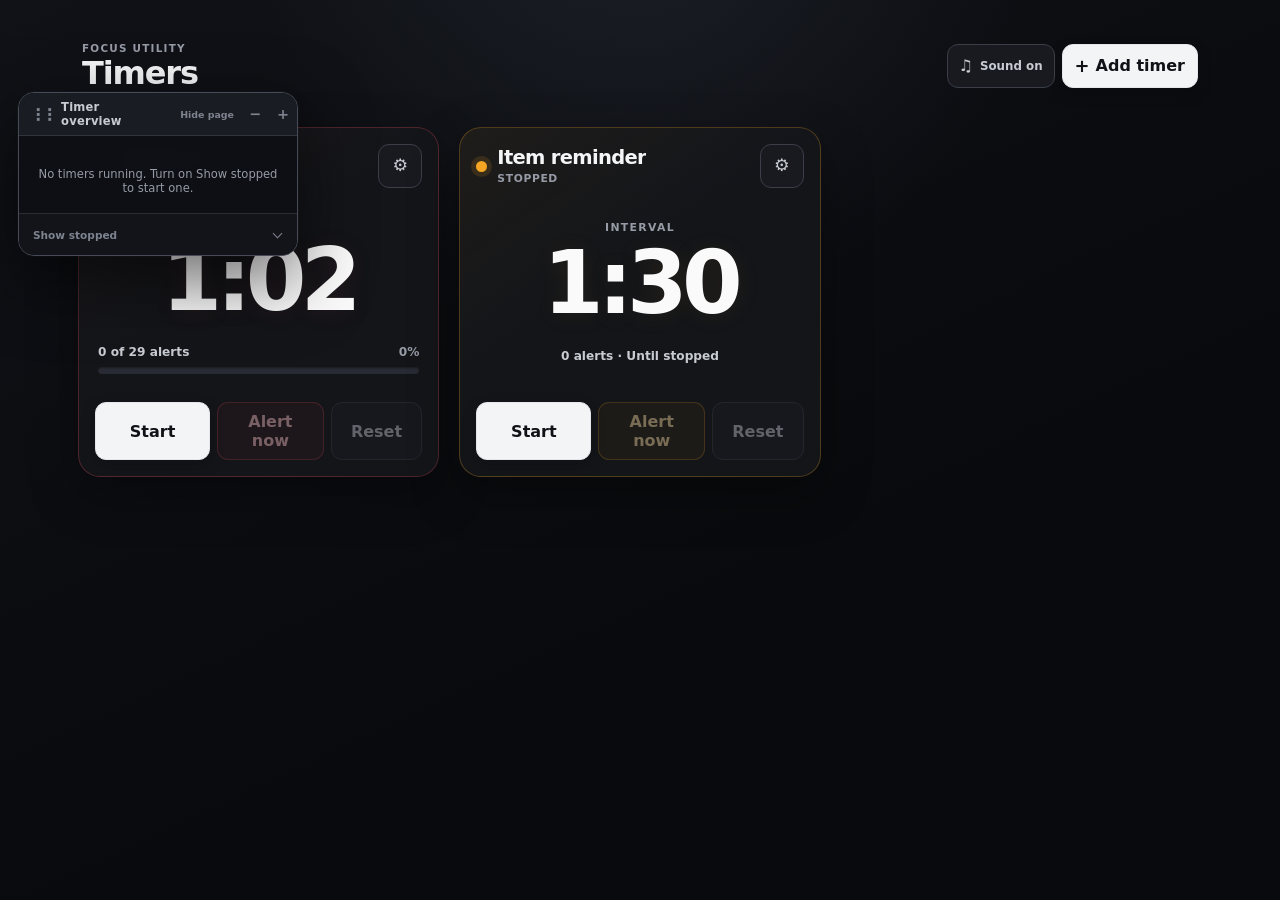
==== index.html @ 19465bf9 "Added focus mode that dims the page and hides the content, fixed page resizing timer overview placem" ====
<!doctype html>
<html lang="en">
  <head>
    <meta charset="utf-8">
    <meta name="viewport" content="width=device-width, initial-scale=1">
    <meta name="theme-color" content="#090a0d">
    <meta
      name="description"
      content="A reliable, distraction-free dashboard for independent interval timers."
    >
    <title>Interval Timers</title>
    <link rel="stylesheet" href="css/styles.css">
    <script defer src="js/storage.js"></script>
    <script defer src="js/timer.js"></script>
    <script defer src="js/audio.js"></script>
    <script defer src="js/app.js"></script>
  </head>
  <body>
    <div class="app-shell">
      <div class="app-sticky">
        <header class="app-header">
          <div class="brand">
            <p class="eyebrow">Focus utility</p>
            <h1>Timers</h1>
          </div>

          <div class="header-actions">
            <details id="globalSoundControl" class="sound-menu">
              <summary class="header-button">
                <span class="header-button__icon" aria-hidden="true">&#9835;</span>
                <span id="soundEnabledLabel">Sound on</span>
              </summary>

              <div class="sound-menu__panel">
                <div class="sound-menu__heading">
                  <div>
                    <h2>Sound</h2>
                    <p>Applies to every timer.</p>
                  </div>
                  <label class="switch-control">
                    <span class="visually-hidden">Sound enabled</span>
                    <input id="soundEnabledInput" type="checkbox">
                    <span class="switch" aria-hidden="true"></span>
                    <span id="soundSwitchLabel">On</span>
                  </label>
                </div>

                <label class="field field--range" for="volumeInput">
                  <span>Volume</span>
                  <span class="range-control">
                    <input id="volumeInput" type="range" min="0" max="100" step="1">
                    <output id="volumeValue" for="volumeInput">100%</output>
                  </span>
                </label>

                <button id="restoreDefaultsButton" class="button button--quiet" type="button">
                  Restore defaults
                </button>
                <p
                  id="globalFeedback"
                  class="control-feedback"
                  role="status"
                  aria-live="polite"
                  aria-atomic="true"
                ></p>
              </div>
            </details>

            <button id="addTimerButton" class="button button--primary add-timer-button" type="button">
              <span aria-hidden="true">+</span>
              <span>Add timer</span>
            </button>
          </div>
        </header>
      </div>

      <main class="timer-workspace">
        <ul id="timerStack" class="timer-stack" aria-label="Independent timers"></ul>

        <section id="timersEmpty" class="timers-empty" aria-labelledby="timersEmptyTitle" hidden>
          <span class="timers-empty__icon" aria-hidden="true">+</span>
          <h2 id="timersEmptyTitle">No timers yet</h2>
          <p>Add a timer, give it a color, and run it independently.</p>
        </section>

      </main>
    </div>

    <aside id="timerHud" class="timer-hud" aria-label="Floating timer overview">
      <header class="timer-hud__dragbar">
        <div
          id="hudDragHandle"
          class="timer-hud__drag-target"
          role="button"
          tabindex="0"
          aria-label="Move timer overview"
        >
          <span class="timer-hud__grip" aria-hidden="true">&#8942;&#8942;</span>
          <span>Timer overview</span>
        </div>
        <div class="timer-hud__size-controls" role="group" aria-label="Overview size">
          <button
            id="hudFocusMode"
            class="timer-hud__focus-mode"
            type="button"
            aria-pressed="false"
          >
            Hide page
          </button>
          <button id="hudSizeDown" class="timer-hud__size-step" type="button" aria-label="Make overview smaller">
            &minus;
          </button>
          <button id="hudSizeUp" class="timer-hud__size-step" type="button" aria-label="Make overview larger">
            +
          </button>
        </div>
      </header>

      <section id="alertTray" class="hud-alert" data-color="red" hidden>
        <button
          id="hudAlertDismiss"
          class="hud-alert__dismiss"
          type="button"
          aria-label="Dismiss timer alert"
        >
          &times;
        </button>
        <p id="hudAlertKicker" class="hud-alert__kicker">Timer alert</p>
        <h2 id="hudAlertTitle" class="hud-alert__title">Timer ready</h2>
        <p id="alertTrayMessage" class="hud-alert__message" hidden></p>
        <button id="hudAlertReset" class="button button--hud" type="button" hidden>
          Reset timer
        </button>
      </section>

      <ul id="hudTimerList" class="timer-hud__list" aria-label="Timer countdown summary"></ul>
      <p id="hudEmpty" class="timer-hud__empty" hidden>No timers running.</p>
      <button
        id="hudShowStopped"
        class="timer-hud__stopped-toggle"
        type="button"
        aria-expanded="false"
      >
        <span id="hudStoppedLabel">Show stopped</span>
        <span class="timer-hud__chevron" aria-hidden="true"></span>
      </button>
    </aside>

    <template id="timerCardTemplate">
      <li
        class="timer-card-item"
        data-role="card"
        data-state="idle"
        data-color="red"
        data-alerting="false"
      >
        <article class="timer-card" data-role="shell">
          <header class="timer-card__header">
            <div class="timer-identity">
              <span class="timer-color-dot" data-role="color-dot" aria-hidden="true"></span>
              <div class="timer-identity__text">
                <h2 data-role="title">Timer</h2>
                <span class="timer-state" data-role="state">Stopped</span>
              </div>
            </div>

            <div class="timer-card__header-actions">
              <button
                class="icon-button"
                data-role="settings-toggle"
                type="button"
                aria-expanded="false"
              >
                <span aria-hidden="true">&#9881;</span>
                <span class="visually-hidden">Open timer settings</span>
              </button>
            </div>
          </header>

          <div class="timer-card__display">
            <p class="timer-label" data-role="countdown-label">Next alert in</p>
            <div class="countdown" data-role="countdown" role="timer" aria-live="off">1:02</div>

            <div class="progress-summary">
              <span data-role="progress-text">0 of 29 alerts</span>
              <span data-role="progress-percent">0%</span>
            </div>
            <div
              class="progress-track"
              data-role="progress-track"
              role="progressbar"
              aria-valuemin="0"
              aria-valuemax="29"
              aria-valuenow="0"
            >
              <div class="progress-fill" data-role="progress-fill"></div>
            </div>

            <p class="timer-status" data-role="status" hidden></p>
          </div>

          <div class="timer-actions">
            <button class="button button--primary" data-role="start" type="button">Start</button>
            <button class="button button--accent" data-role="alert-now" type="button" disabled>
              Alert now
            </button>
            <button class="button button--quiet" data-role="reset" type="button">Reset</button>
          </div>

          <dialog class="timer-settings" data-role="settings-panel">
            <div class="timer-settings__heading">
              <div>
                <p class="eyebrow">Timer preferences</p>
                <h3>Settings</h3>
              </div>
              <div class="timer-settings__heading-actions">
                <p>Changes save automatically.</p>
                <button
                  class="icon-button"
                  data-role="settings-close"
                  type="button"
                  aria-label="Close timer settings"
                >
                  &times;
                </button>
              </div>
            </div>

            <div class="settings-grid">
              <label class="field field--wide">
                <span>Name</span>
                <input data-role="name" type="text" maxlength="60" autocomplete="off">
              </label>

              <fieldset class="field duration-field">
                <legend>Interval</legend>
                <div class="duration-inputs">
                  <label class="duration-part">
                    <span class="visually-hidden">Interval minutes</span>
                    <span class="input-with-unit">
                      <input
                        data-role="minutes"
                        type="text"
                        inputmode="numeric"
                        pattern="[0-9]*"
                        role="spinbutton"
                        aria-valuemin="0"
                        aria-valuemax="1440"
                      >
                      <span aria-hidden="true">min</span>
                    </span>
                  </label>
                  <label class="duration-part">
                    <span class="visually-hidden">Interval seconds</span>
                    <span class="input-with-unit">
                      <input
                        data-role="seconds"
                        type="text"
                        inputmode="decimal"
                        role="spinbutton"
                        aria-valuemin="0"
                        aria-valuemax="59.9"
                      >
                      <span aria-hidden="true">sec</span>
                    </span>
                  </label>
                </div>
              </fieldset>

              <label class="field">
                <span>Repeats</span>
                <select data-role="repeat-mode">
                  <option value="finite">Number of alerts</option>
                  <option value="infinite">Until stopped</option>
                </select>
              </label>

              <label class="field" data-role="total-alerts-field">
                <span>Number of alerts</span>
                <input
                  data-role="total-alerts"
                  type="text"
                  inputmode="numeric"
                  pattern="[0-9]*"
                  role="spinbutton"
                  aria-valuemin="1"
                  aria-valuemax="9999"
                >
              </label>

              <div class="field">
                <span>Alert sound</span>
                <span class="select-with-action">
                  <select data-role="sound" aria-label="Alert sound">
                    <option value="glass-ping">Glass Ping</option>
                    <option value="bright-bell">Bright Bell</option>
                    <option value="soft-chime">Soft Chime</option>
                    <option value="double-tap">Low Double Tap</option>
                    <option value="signal-drop">Signal Drop</option>
                    <option value="wood-block">Wood Block</option>
                  </select>
                  <button class="mini-button" data-role="test-sound" type="button">Test</button>
                </span>
              </div>

              <label class="field">
                <span>Visual alert duration</span>
                <span class="input-with-unit">
                  <input
                    data-role="alert-duration"
                    type="text"
                    inputmode="decimal"
                    role="spinbutton"
                    aria-valuemin="0.5"
                    aria-valuemax="15"
                  >
                  <span aria-hidden="true">sec</span>
                </span>
              </label>

              <fieldset class="field field--wide color-field">
                <legend>Timer color</legend>
                <div class="color-options">
                  <label class="color-option color-option--red">
                    <input data-role="color" type="radio" value="red">
                    <span aria-hidden="true"></span>
                    <span class="visually-hidden">Red</span>
                  </label>
                  <label class="color-option color-option--amber">
                    <input data-role="color" type="radio" value="amber">
                    <span aria-hidden="true"></span>
                    <span class="visually-hidden">Amber</span>
                  </label>
                  <label class="color-option color-option--cyan">
                    <input data-role="color" type="radio" value="cyan">
                    <span aria-hidden="true"></span>
                    <span class="visually-hidden">Cyan</span>
                  </label>
                  <label class="color-option color-option--blue">
                    <input data-role="color" type="radio" value="blue">
                    <span aria-hidden="true"></span>
                    <span class="visually-hidden">Blue</span>
                  </label>
                  <label class="color-option color-option--violet">
                    <input data-role="color" type="radio" value="violet">
                    <span aria-hidden="true"></span>
                    <span class="visually-hidden">Violet</span>
                  </label>
                  <label class="color-option color-option--green">
                    <input data-role="color" type="radio" value="green">
                    <span aria-hidden="true"></span>
                    <span class="visually-hidden">Green</span>
                  </label>
                  <label class="color-option color-option--pink">
                    <input data-role="color" type="radio" value="pink">
                    <span aria-hidden="true"></span>
                    <span class="visually-hidden">Pink</span>
                  </label>
                </div>
              </fieldset>

              <label class="check-control field--wide">
                <input data-role="persistent-completion" type="checkbox" checked>
                <span>
                  <strong>Keep completion color</strong>
                  <small>Keep the page tinted until this timer is Reset.</small>
                </span>
              </label>
            </div>

            <div class="timer-settings__footer">
              <button class="button button--danger" data-role="remove" type="button">
                Remove timer
              </button>
              <button class="button button--primary" data-role="settings-done" type="button">
                Done
              </button>
              <p
                class="control-feedback"
                data-role="feedback"
                role="status"
                aria-live="polite"
                aria-atomic="true"
              ></p>
            </div>
          </dialog>
        </article>
      </li>
    </template>

    <div
      id="liveAnnouncements"
      class="visually-hidden"
      aria-live="assertive"
      aria-atomic="true"
    ></div>

    <noscript>
      <p class="noscript-message">These timers need JavaScript enabled to run.</p>
    </noscript>
  </body>
</html>
---- css/styles.css ----
:root {
  color-scheme: dark;
  font-family:
    Inter, ui-sans-serif, system-ui, -apple-system, BlinkMacSystemFont, "Segoe UI",
    sans-serif;
  --background: #090a0d;
  --background-raised: #101217;
  --panel: rgba(20, 22, 27, 0.96);
  --panel-solid: #15171c;
  --card: #0e1014;
  --field: #0b0c10;
  --border: #2a2d35;
  --border-strong: #3a3e48;
  --text: #f4f5f7;
  --text-soft: #c8cbd2;
  --muted: #969ba6;
  --faint: #7d838f;
  --focus: #9ab9ff;
  --success: #4bd29b;
  --danger: #f0525f;
  --radius-xl: 22px;
  --radius-lg: 17px;
  --radius-md: 11px;
  --shadow: 0 24px 70px rgba(0, 0, 0, 0.42);
  --transition-fast: 160ms ease;
  --transition-smooth: 360ms cubic-bezier(0.22, 1, 0.36, 1);
  --timer-accent: #f0525f;
  --timer-accent-rgb: 240, 82, 95;
  --timer-accent-ink: #ffc5ca;
}

* {
  box-sizing: border-box;
}

html {
  min-width: 280px;
  min-height: 100%;
  background: var(--background);
}

body {
  position: relative;
  isolation: isolate;
  min-width: 280px;
  min-height: 100vh;
  min-height: 100dvh;
  margin: 0;
  overflow-x: hidden;
  color: var(--text);
  background:
    radial-gradient(circle at 50% -10%, rgba(125, 142, 173, 0.12), transparent 34%),
    linear-gradient(155deg, #101217, var(--background) 62%);
}

body::before,
body::after {
  content: "";
  position: fixed;
  inset: 0;
  pointer-events: none;
}

body::before {
  z-index: 0;
  background-image: linear-gradient(rgba(255, 255, 255, 0.018) 1px, transparent 1px);
  background-size: 100% 4px;
  opacity: 0.2;
}

body::after {
  z-index: 0;
  background: rgba(var(--page-alert-rgb, 240, 82, 95), 0.34);
  opacity: 0;
  transition: opacity var(--transition-smooth);
}

body[data-alert-color]::after {
  opacity: 1;
}

body[data-alert-mode="complete"]::after {
  opacity: 0.58;
}

body[data-alert-color="red"] {
  --page-alert-rgb: 240, 82, 95;
}

body[data-alert-color="amber"] {
  --page-alert-rgb: 245, 165, 36;
}

body[data-alert-color="cyan"] {
  --page-alert-rgb: 34, 211, 238;
}

body[data-alert-color="blue"] {
  --page-alert-rgb: 96, 165, 250;
}

body[data-alert-color="violet"] {
  --page-alert-rgb: 167, 139, 250;
}

body[data-alert-color="green"] {
  --page-alert-rgb: 75, 210, 155;
}

body[data-alert-color="pink"] {
  --page-alert-rgb: 244, 114, 182;
}

button,
input,
select,
summary {
  font: inherit;
}

button,
select,
summary,
input[type="checkbox"],
input[type="radio"],
input[type="range"] {
  cursor: pointer;
}

button:focus-visible,
input:focus-visible,
select:focus-visible,
summary:focus-visible,
.timer-hud__drag-target:focus-visible {
  outline: 3px solid var(--focus);
  outline: 3px solid color-mix(in srgb, var(--focus) 74%, transparent);
  outline-offset: 3px;
}

button:disabled,
input:disabled,
select:disabled {
  cursor: not-allowed;
  opacity: 0.43;
}

[hidden] {
  display: none !important;
}

.app-shell {
  position: relative;
  z-index: 1;
  width: min(100%, 1180px);
  min-height: 100dvh;
  margin: 0 auto;
  padding: 0 clamp(12px, 2.5vw, 28px) max(22px, env(safe-area-inset-bottom));
  opacity: 1;
  visibility: visible;
  transition:
    opacity 220ms ease,
    visibility 220ms;
}

body[data-focus-mode="true"] .app-shell {
  pointer-events: none;
  opacity: 0;
  visibility: hidden;
}

.app-sticky {
  position: relative;
  z-index: 40;
  padding-top: max(32px, env(safe-area-inset-top));
  background: transparent;
}

.app-header,
.header-actions,
.sound-menu__heading,
.timer-card__header,
.timer-card__header-actions,
.timer-identity,
.timer-settings__heading,
.range-control,
.switch-control,
.check-control {
  display: flex;
  align-items: center;
}

.app-header {
  min-height: 72px;
  justify-content: space-between;
  gap: 10px;
  padding: 10px 4px 18px;
}

.brand {
  min-width: 0;
}

.eyebrow {
  margin: 0 0 3px;
  color: var(--muted);
  font-size: 0.65rem;
  font-weight: 800;
  letter-spacing: 0.12em;
  text-transform: uppercase;
}

h1,
h2,
h3,
p {
  text-wrap: pretty;
}

h1,
h2,
h3 {
  margin: 0;
  letter-spacing: -0.035em;
}

h1 {
  font-size: clamp(1.55rem, 7vw, 2rem);
  line-height: 1;
}

h2 {
  font-size: 1rem;
}

h3 {
  font-size: 1rem;
}

.header-actions {
  flex: 0 0 auto;
  gap: 7px;
}

.header-button,
.icon-button {
  min-width: 44px;
  min-height: 44px;
  border: 1px solid var(--border-strong);
  border-radius: var(--radius-md);
  background: #181a20;
  color: var(--text-soft);
}

.header-button {
  padding: 0 11px;
  display: inline-flex;
  align-items: center;
  justify-content: center;
  gap: 7px;
  list-style: none;
  font-size: 0.74rem;
  font-weight: 760;
  white-space: nowrap;
  transition:
    border-color var(--transition-fast),
    background var(--transition-fast),
    color var(--transition-fast);
}

.header-button::-webkit-details-marker {
  display: none;
}

.header-button:hover,
.sound-menu[open] .header-button,
.icon-button:hover:not(:disabled) {
  border-color: #5a606d;
  background: #22252c;
  color: var(--text);
}

.header-button__icon {
  font-size: 1rem;
}

.sound-menu {
  position: relative;
}

.sound-menu__panel {
  position: fixed;
  top: max(104px, calc(env(safe-area-inset-top) + 88px));
  right: max(10px, calc((100vw - 1180px) / 2 + 28px));
  z-index: 50;
  width: min(300px, calc(100vw - 20px));
  max-height: calc(100dvh - 82px);
  padding: 16px;
  overflow-y: auto;
  overscroll-behavior: contain;
  border: 1px solid var(--border-strong);
  border-radius: 15px;
  background: rgba(20, 22, 27, 0.99);
  box-shadow: var(--shadow);
}

.sound-menu__heading {
  justify-content: space-between;
  gap: 14px;
  margin-bottom: 14px;
}

.sound-menu__heading p {
  margin: 3px 0 0;
  color: var(--muted);
  font-size: 0.72rem;
}

.sound-menu__panel > .button {
  width: 100%;
  margin-top: 10px;
}

.timer-hud {
  --timer-accent: #f0525f;
  --timer-accent-rgb: 240, 82, 95;
  --timer-accent-ink: #ffc5ca;
  position: fixed;
  top: 92px;
  left: 18px;
  z-index: 1000;
  width: min(var(--hud-width, 280px), calc(100vw - 16px));
  min-width: min(220px, calc(100vw - 16px));
  max-width: calc(100vw - 16px);
  max-height: min(76dvh, 680px);
  display: flex;
  flex-direction: column;
  overflow: hidden;
  border: 1px solid #454a56;
  border-radius: 16px;
  background: rgba(14, 16, 21, 0.985);
  color: var(--text);
  box-shadow:
    0 24px 70px rgba(0, 0, 0, 0.58),
    0 0 0 1px rgba(255, 255, 255, 0.025);
  backdrop-filter: blur(18px);
}

.timer-hud[data-size="0"] {
  --hud-width: 240px;
}

.timer-hud[data-size="1"] {
  --hud-width: 280px;
}

.timer-hud[data-size="2"] {
  --hud-width: 340px;
}

.timer-hud.is-dragging {
  user-select: none;
  box-shadow:
    0 30px 90px rgba(0, 0, 0, 0.7),
    0 0 0 2px rgba(154, 185, 255, 0.22);
}

.timer-hud__dragbar {
  min-height: 43px;
  display: grid;
  grid-template-columns: minmax(0, 1fr) auto;
  align-items: center;
  border-bottom: 1px solid #30343d;
  background: #191c22;
  color: var(--text-soft);
  font-size: 0.72rem;
  font-weight: 800;
  letter-spacing: 0.02em;
}

.timer-hud__drag-target {
  align-self: stretch;
  min-width: 0;
  padding: 0 11px;
  display: flex;
  align-items: center;
  gap: 8px;
  cursor: grab;
  touch-action: none;
}

.timer-hud__drag-target:active,
.timer-hud.is-dragging .timer-hud__drag-target {
  cursor: grabbing;
}

.timer-hud__grip {
  color: var(--faint);
  font-size: 1rem;
  letter-spacing: -0.28em;
}

.timer-hud__size-controls {
  align-self: stretch;
  display: flex;
  align-items: center;
}

.timer-hud__focus-mode,
.timer-hud__size-step {
  align-self: stretch;
  border: 0;
  background: transparent;
  color: var(--faint);
}

.timer-hud__focus-mode {
  padding: 0 7px;
  font-size: 0.59rem;
  font-weight: 720;
  white-space: nowrap;
}

.timer-hud__size-step {
  width: 28px;
  padding: 0;
  font-size: 0.9rem;
}

.timer-hud__focus-mode:hover,
.timer-hud__size-step:hover:not(:disabled) {
  color: var(--text-soft);
  background: #22252c;
}

.hud-alert {
  position: relative;
  margin: 9px;
  padding: 14px 13px 13px;
  overflow: hidden;
  border: 1px solid rgba(var(--timer-accent-rgb), 0.72);
  border-radius: 12px;
  background:
    linear-gradient(145deg, rgba(var(--timer-accent-rgb), 0.32), transparent 72%),
    #181a20;
  box-shadow:
    inset 0 0 0 1px rgba(var(--timer-accent-rgb), 0.12),
    0 8px 28px rgba(var(--timer-accent-rgb), 0.18);
  opacity: 0;
  transform: translateY(-5px);
  transition:
    opacity 180ms ease,
    transform 180ms ease;
}

.hud-alert.is-visible {
  opacity: 1;
  transform: translateY(0);
}

.hud-alert__dismiss {
  position: absolute;
  top: 7px;
  right: 7px;
  width: 32px;
  height: 32px;
  padding: 0;
  border: 0;
  border-radius: 8px;
  background: rgba(0, 0, 0, 0.22);
  color: var(--timer-accent-ink);
  font-size: 1.25rem;
  line-height: 1;
}

.hud-alert__dismiss:hover {
  background: rgba(0, 0, 0, 0.38);
}

.hud-alert__kicker,
.hud-alert__message {
  margin: 0;
}

.hud-alert__kicker {
  padding-right: 32px;
  color: var(--timer-accent-ink);
  font-size: 0.62rem;
  font-weight: 850;
  letter-spacing: 0.12em;
  text-transform: uppercase;
}

.hud-alert__title {
  max-width: 220px;
  margin: 5px 0 6px;
  overflow-wrap: anywhere;
  color: #fff;
  font-size: 1.95rem;
  line-height: 1.02;
  letter-spacing: -0.04em;
}

.hud-alert__message {
  color: #eef0f4;
  font-size: 0.73rem;
  line-height: 1.42;
}

.button--hud {
  width: 100%;
  min-height: 39px;
  margin-top: 12px;
  border-color: rgba(var(--timer-accent-rgb), 0.74);
  background: var(--timer-accent);
  color: #0d0e11;
  font-size: 0.76rem;
}

.timer-hud__list {
  min-height: 0;
  flex: 1 1 auto;
  margin: 0;
  padding: 5px 7px 8px;
  overflow-y: auto;
  overscroll-behavior: contain;
  display: grid;
  grid-auto-rows: max-content;
  align-content: start;
  gap: 4px;
  list-style: none;
}

.timer-hud__timer {
  position: relative;
  width: 100%;
  min-height: 72px;
  padding: 9px 10px;
  display: grid;
  grid-template-columns: minmax(0, 1fr);
  align-items: start;
  gap: 5px;
  border: 1px solid transparent;
  border-radius: 10px;
  background: transparent;
  color: var(--text);
  text-align: left;
}

.timer-hud__timer:hover,
.timer-hud__timer:focus-visible {
  border-color: rgba(var(--timer-accent-rgb), 0.38);
  background: rgba(var(--timer-accent-rgb), 0.08);
}

.timer-hud__action {
  position: absolute;
  top: 9px;
  right: 9px;
  padding: 4px 7px;
  border: 1px solid rgba(var(--timer-accent-rgb), 0.42);
  border-radius: 999px;
  background: #171920;
  color: var(--timer-accent-ink);
  font-size: 0.61rem;
  font-weight: 820;
  letter-spacing: 0.02em;
  opacity: 0;
  transform: translateY(2px);
  transition:
    opacity var(--transition-fast),
    transform var(--transition-fast);
}

.timer-hud__timer:hover .timer-hud__action,
.timer-hud__timer:focus-visible .timer-hud__action {
  opacity: 1;
  transform: translateY(0);
}

.timer-hud__identity {
  min-width: 0;
  display: flex;
  align-items: center;
  gap: 9px;
}

.timer-hud__dot {
  width: 8px;
  height: 8px;
  flex: 0 0 8px;
  border-radius: 50%;
  background: var(--timer-accent);
  box-shadow: 0 0 0 4px rgba(var(--timer-accent-rgb), 0.12);
}

.timer-hud__copy {
  min-width: 0;
  display: grid;
  gap: 2px;
}

.timer-hud__copy strong {
  overflow: hidden;
  font-size: 0.86rem;
  text-overflow: ellipsis;
  white-space: nowrap;
}

.timer-hud__copy small {
  color: var(--muted);
  font-size: 0.58rem;
  font-weight: 760;
  letter-spacing: 0.07em;
  text-transform: uppercase;
}

.timer-hud__time {
  margin-left: 17px;
  color: #fff;
  font-size: 1.46rem;
  font-weight: 840;
  font-variant-numeric: tabular-nums;
  letter-spacing: -0.035em;
}

.timer-hud__progress {
  position: absolute;
  right: 10px;
  bottom: 8px;
  min-width: 34px;
  padding: 3px 6px;
  border: 1px solid rgba(255, 255, 255, 0.08);
  border-radius: 999px;
  background: rgba(255, 255, 255, 0.055);
  color: var(--text-soft);
  font-size: 0.82rem;
  font-weight: 820;
  font-variant-numeric: tabular-nums;
  line-height: 1;
  text-align: center;
}

.timer-hud__item[data-state="idle"] {
  opacity: 0.58;
  transition: opacity var(--transition-fast);
}

.timer-hud__item[data-state="idle"]:hover,
.timer-hud__item[data-state="idle"]:focus-within {
  opacity: 1;
}

.timer-hud__item[data-state="complete"] .timer-hud__time {
  color: var(--timer-accent-ink);
}

.timer-hud[data-size="0"] .timer-hud__timer {
  min-height: 66px;
}

.timer-hud[data-size="0"] .timer-hud__copy strong {
  font-size: 0.8rem;
}

.timer-hud[data-size="0"] .timer-hud__time {
  font-size: 1.3rem;
}

.timer-hud[data-size="0"] .timer-hud__progress {
  font-size: 0.74rem;
}

.timer-hud[data-size="2"] .hud-alert__title {
  max-width: calc(100% - 38px);
  font-size: 2.35rem;
}

.timer-hud[data-size="2"] .hud-alert__kicker {
  font-size: 0.68rem;
}

.timer-hud[data-size="2"] .timer-hud__progress {
  font-size: 0.9rem;
}

.timer-hud[data-size="2"] .hud-alert__message,
.timer-hud[data-size="2"] .button--hud {
  font-size: 0.84rem;
}

.timer-hud[data-size="2"] .timer-hud__timer {
  min-height: 82px;
  padding: 11px 13px;
}

.timer-hud[data-size="2"] .timer-hud__copy strong {
  font-size: 1rem;
}

.timer-hud[data-size="2"] .timer-hud__copy small,
.timer-hud[data-size="2"] .timer-hud__action {
  font-size: 0.68rem;
}

.timer-hud[data-size="2"] .timer-hud__time {
  font-size: 1.8rem;
}

.timer-hud__empty {
  margin: 0;
  padding: 18px;
  color: var(--muted);
  font-size: 0.72rem;
  text-align: center;
}

.timer-hud__stopped-toggle {
  flex: 0 0 auto;
  min-height: 42px;
  padding: 0 14px;
  display: flex;
  align-items: center;
  justify-content: space-between;
  gap: 10px;
  border: 0;
  border-top: 1px solid #282c34;
  background: #121419;
  color: var(--faint);
  font-size: 0.66rem;
  font-weight: 720;
  text-align: left;
}

.timer-hud__stopped-toggle:hover,
.timer-hud__stopped-toggle:focus-visible {
  color: var(--text-soft);
  background: #17191f;
}

.timer-hud__chevron {
  width: 7px;
  height: 7px;
  margin: -3px 2px 0 0;
  border-right: 1.5px solid currentColor;
  border-bottom: 1.5px solid currentColor;
  transform: rotate(45deg);
  transition: transform var(--transition-fast), margin var(--transition-fast);
}

.timer-hud__stopped-toggle[aria-expanded="true"] .timer-hud__chevron {
  margin-top: 3px;
  transform: rotate(225deg);
}

.timer-workspace {
  padding-top: 20px;
}

.timer-stack {
  margin: 0;
  padding: 0;
  display: grid;
  gap: 20px;
  list-style: none;
}

.timer-card-item {
  --timer-accent: #f0525f;
  --timer-accent-rgb: 240, 82, 95;
  --timer-accent-ink: #ffc5ca;
  min-width: 0;
  scroll-margin-top: 132px;
}

.timer-card-item[data-color="amber"],
.hud-alert[data-color="amber"],
.timer-hud__item[data-color="amber"] {
  --timer-accent: #f5a524;
  --timer-accent-rgb: 245, 165, 36;
  --timer-accent-ink: #ffe0a3;
}

.timer-card-item[data-color="cyan"],
.hud-alert[data-color="cyan"],
.timer-hud__item[data-color="cyan"] {
  --timer-accent: #22d3ee;
  --timer-accent-rgb: 34, 211, 238;
  --timer-accent-ink: #b7f5fd;
}

.timer-card-item[data-color="blue"],
.hud-alert[data-color="blue"],
.timer-hud__item[data-color="blue"] {
  --timer-accent: #60a5fa;
  --timer-accent-rgb: 96, 165, 250;
  --timer-accent-ink: #cae2ff;
}

.timer-card-item[data-color="violet"],
.hud-alert[data-color="violet"],
.timer-hud__item[data-color="violet"] {
  --timer-accent: #a78bfa;
  --timer-accent-rgb: 167, 139, 250;
  --timer-accent-ink: #e0d7ff;
}

.timer-card-item[data-color="green"],
.hud-alert[data-color="green"],
.timer-hud__item[data-color="green"] {
  --timer-accent: #4bd29b;
  --timer-accent-rgb: 75, 210, 155;
  --timer-accent-ink: #c0f5df;
}

.timer-card-item[data-color="pink"],
.hud-alert[data-color="pink"],
.timer-hud__item[data-color="pink"] {
  --timer-accent: #f472b6;
  --timer-accent-rgb: 244, 114, 182;
  --timer-accent-ink: #ffd0e8;
}

.timer-card {
  position: relative;
  min-height: 350px;
  padding: 16px;
  display: flex;
  flex-direction: column;
  overflow: hidden;
  border: 1px solid rgba(var(--timer-accent-rgb), 0.26);
  border-radius: var(--radius-xl);
  background:
    linear-gradient(145deg, rgba(var(--timer-accent-rgb), 0.055), transparent 42%),
    var(--panel);
  box-shadow: 0 18px 48px rgba(0, 0, 0, 0.34);
  transition:
    border-color var(--transition-smooth),
    background var(--transition-smooth),
    box-shadow var(--transition-smooth),
    opacity var(--transition-fast);
}

.timer-card-item[data-state="running"] .timer-card {
  border-color: rgba(var(--timer-accent-rgb), 0.44);
}

.timer-card-item[data-state="paused"] .timer-card {
  border-color: rgba(var(--timer-accent-rgb), 0.24);
}

.timer-card-item[data-state="complete"] .timer-card {
  border-color: rgba(var(--timer-accent-rgb), 0.58);
  background:
    linear-gradient(145deg, rgba(var(--timer-accent-rgb), 0.1), transparent 46%),
    var(--panel);
  box-shadow:
    var(--shadow),
    0 0 42px rgba(var(--timer-accent-rgb), 0.1);
}

.timer-card-item[data-state="complete"][data-hold-completion="true"] .timer-card {
  border-color: rgba(var(--timer-accent-rgb), 0.82);
  background:
    linear-gradient(145deg, rgba(var(--timer-accent-rgb), 0.18), transparent 58%),
    var(--panel);
  box-shadow:
    var(--shadow),
    inset 0 0 0 1px rgba(var(--timer-accent-rgb), 0.22),
    0 0 54px rgba(var(--timer-accent-rgb), 0.16);
}

.timer-card-item[data-alerting="true"] .timer-card {
  border-color: rgba(var(--timer-accent-rgb), 0.9);
  background:
    linear-gradient(145deg, rgba(var(--timer-accent-rgb), 0.2), transparent 64%),
    var(--panel-solid);
  box-shadow:
    var(--shadow),
    inset 0 0 0 2px rgba(var(--timer-accent-rgb), 0.34),
    0 0 54px rgba(var(--timer-accent-rgb), 0.22);
  animation: card-alert 900ms ease-in-out infinite alternate;
}

@keyframes card-alert {
  to {
    box-shadow:
      var(--shadow),
      inset 0 0 0 3px rgba(var(--timer-accent-rgb), 0.5),
      0 0 68px rgba(var(--timer-accent-rgb), 0.3);
  }
}

.timer-card__header {
  justify-content: space-between;
  gap: 12px;
}

.timer-identity {
  min-width: 0;
  gap: 10px;
}

.timer-color-dot {
  width: 11px;
  height: 11px;
  flex: 0 0 11px;
  border-radius: 50%;
  background: var(--timer-accent);
  box-shadow: 0 0 0 5px rgba(var(--timer-accent-rgb), 0.13);
}

.timer-identity__text {
  min-width: 0;
}

.timer-identity h2 {
  overflow: hidden;
  font-size: clamp(1rem, 5vw, 1.22rem);
  line-height: 1.15;
  text-overflow: ellipsis;
  white-space: nowrap;
}

.timer-state {
  display: block;
  margin-top: 3px;
  color: var(--muted);
  font-size: 0.67rem;
  font-weight: 780;
  letter-spacing: 0.06em;
  text-transform: uppercase;
}

.timer-card-item[data-state="running"] .timer-state {
  color: var(--timer-accent-ink);
}

.timer-card-item[data-state="complete"] .timer-state {
  color: var(--timer-accent-ink);
}

.timer-card__header-actions {
  flex: 0 0 auto;
  gap: 7px;
}

.icon-button {
  width: 42px;
  height: 42px;
  padding: 0;
  display: grid;
  place-items: center;
  font-size: 1.08rem;
  line-height: 1;
  transition:
    border-color var(--transition-fast),
    background var(--transition-fast),
    color var(--transition-fast),
    transform var(--transition-fast);
}

.icon-button:active:not(:disabled) {
  transform: translateY(1px);
}

.timer-card__display {
  flex: 1;
  padding: 24px 3px 22px;
  display: flex;
  flex-direction: column;
  justify-content: center;
  text-align: center;
}

.timer-label {
  margin: 0;
  color: var(--muted);
  font-size: 0.68rem;
  font-weight: 800;
  letter-spacing: 0.12em;
  text-transform: uppercase;
}

.countdown {
  margin: 8px 0 24px;
  color: #fafafa;
  font-size: clamp(3.35rem, 7vw, 5.45rem);
  font-weight: 830;
  font-variant-numeric: tabular-nums;
  font-feature-settings: "tnum";
  line-height: 0.95;
  letter-spacing: -0.065em;
  text-shadow: 0 2px 24px rgba(var(--timer-accent-rgb), 0.08);
  transition: color var(--transition-smooth);
}

.timer-card-item[data-state="complete"] .countdown {
  color: var(--timer-accent-ink);
  font-size: clamp(3.05rem, 6vw, 4.8rem);
  letter-spacing: -0.04em;
}

.progress-summary {
  margin-bottom: 8px;
  display: flex;
  justify-content: space-between;
  gap: 10px;
  color: var(--text-soft);
  font-size: 0.76rem;
  font-weight: 700;
}

.progress-summary span:last-child {
  color: var(--muted);
  font-variant-numeric: tabular-nums;
}

.progress-summary[data-mode="infinite"] {
  justify-content: center;
}

.progress-track {
  width: 100%;
  height: 7px;
  overflow: hidden;
  border-radius: 999px;
  background: #282b33;
  box-shadow: inset 0 1px 2px rgba(0, 0, 0, 0.36);
}

.progress-fill {
  width: 0;
  height: 100%;
  border-radius: inherit;
  background: var(--timer-accent);
  box-shadow: 0 0 14px rgba(var(--timer-accent-rgb), 0.28);
  transition: width 220ms ease;
}

.timer-card-item[data-state="complete"] .progress-fill {
  background: var(--success);
}

.timer-status {
  margin: 9px 0 0;
  color: var(--muted);
  font-size: 0.76rem;
}

.timer-actions {
  display: grid;
  grid-template-columns: 1.08fr 1fr 0.86fr;
  gap: 7px;
}

.button,
.mini-button {
  min-height: 44px;
  border: 1px solid var(--border-strong);
  border-radius: var(--radius-md);
  font-weight: 760;
  transition:
    border-color var(--transition-fast),
    background var(--transition-fast),
    color var(--transition-fast),
    transform var(--transition-fast),
    box-shadow var(--transition-fast);
}

.button {
  padding: 9px 12px;
}

.mini-button {
  padding: 0 11px;
  background: #20232a;
  color: var(--text-soft);
  font-size: 0.72rem;
}

.button:hover:not(:disabled),
.mini-button:hover:not(:disabled) {
  transform: translateY(-1px);
}

.button:active:not(:disabled),
.mini-button:active:not(:disabled) {
  transform: translateY(0);
}

.button--primary {
  border-color: #e4e6eb;
  background: #f3f4f6;
  color: #111217;
  box-shadow: 0 6px 16px rgba(0, 0, 0, 0.2);
}

.button--primary:hover:not(:disabled) {
  border-color: #fff;
  background: #fff;
}

.button--accent {
  border-color: rgba(var(--timer-accent-rgb), 0.44);
  background: rgba(var(--timer-accent-rgb), 0.11);
  color: var(--timer-accent-ink);
}

.button--accent:hover:not(:disabled) {
  border-color: rgba(var(--timer-accent-rgb), 0.72);
  background: rgba(var(--timer-accent-rgb), 0.18);
}

.button--quiet {
  background: #1c1f25;
  color: var(--text-soft);
}

.button--quiet:hover:not(:disabled),
.mini-button:hover:not(:disabled) {
  border-color: #555a66;
  background: #25282f;
  color: var(--text);
}

.button--danger {
  border-color: rgba(240, 82, 95, 0.42);
  background: rgba(240, 82, 95, 0.08);
  color: #ffb3ba;
}

.button--danger:hover:not(:disabled) {
  border-color: rgba(240, 82, 95, 0.68);
  background: rgba(240, 82, 95, 0.15);
}

.add-timer-button {
  min-height: 44px;
  display: inline-flex;
  align-items: center;
  gap: 6px;
  white-space: nowrap;
}

.add-timer-button span:first-child {
  font-size: 1.12rem;
  line-height: 1;
}

.timer-settings {
  width: min(680px, calc(100vw - 24px));
  max-height: min(820px, calc(100dvh - 24px));
  margin: auto;
  padding: 0;
  overflow-y: auto;
  overscroll-behavior: contain;
  border: 1px solid rgba(var(--timer-accent-rgb), 0.48);
  border-radius: 18px;
  background: #15171c;
  color: var(--text);
  box-shadow:
    0 34px 110px rgba(0, 0, 0, 0.76),
    0 0 42px rgba(var(--timer-accent-rgb), 0.12);
}

.timer-settings:not([open]) {
  display: none;
}

.timer-settings::backdrop {
  background: rgba(0, 0, 0, 0.76);
  backdrop-filter: blur(4px);
}

body[data-alert-color] .timer-settings::backdrop {
  background: rgba(var(--page-alert-rgb), 0.36);
}

.timer-settings[open] {
  animation: settings-in 180ms ease-out;
}

@keyframes settings-in {
  from {
    opacity: 0;
    transform: translateY(8px) scale(0.986);
  }
}

.timer-settings__heading {
  position: sticky;
  top: 0;
  z-index: 2;
  align-items: flex-start;
  justify-content: space-between;
  gap: 14px;
  margin: 0;
  padding: 17px 18px;
  border-bottom: 1px solid var(--border);
  background: rgba(21, 23, 28, 0.98);
}

.timer-settings__heading-actions {
  display: flex;
  align-items: center;
  gap: 10px;
}

.timer-settings__heading-actions > p {
  margin: 2px 0 0;
  color: var(--muted);
  font-size: 0.68rem;
  text-align: right;
}

.settings-grid {
  padding: 18px;
  display: grid;
  gap: 12px;
}

.field {
  min-width: 0;
  display: grid;
  gap: 7px;
  color: var(--text-soft);
  font-size: 0.72rem;
  font-weight: 700;
}

.field input[type="text"],
.field select {
  width: 100%;
  height: 44px;
  min-width: 0;
  padding: 0 10px;
  border: 1px solid var(--border-strong);
  border-radius: 9px;
  outline: none;
  background: var(--field);
  color: var(--text);
  font-size: 0.87rem;
  font-variant-numeric: tabular-nums;
  transition:
    border-color var(--transition-fast),
    box-shadow var(--transition-fast);
}

.field input[type="text"]:focus,
.field select:focus {
  border-color: #7196dd;
  box-shadow: 0 0 0 3px rgba(113, 150, 221, 0.13);
}

.duration-field,
.color-field {
  margin: 0;
  padding: 0;
  border: 0;
}

.duration-field > legend,
.color-field > legend {
  margin-bottom: 7px;
  padding: 0;
}

.duration-inputs {
  display: grid;
  grid-template-columns: repeat(2, minmax(0, 1fr));
  gap: 7px;
}

.duration-part {
  min-width: 0;
}

.input-with-unit {
  position: relative;
  display: block;
}

.input-with-unit input {
  padding-right: 45px !important;
}

.input-with-unit > span {
  position: absolute;
  top: 50%;
  right: 10px;
  translate: 0 -50%;
  color: var(--faint);
  font-size: 0.68rem;
  pointer-events: none;
}

.select-with-action {
  display: grid;
  grid-template-columns: minmax(0, 1fr) auto;
  gap: 7px;
}

.color-options {
  display: grid;
  grid-template-columns: repeat(7, minmax(0, 1fr));
  gap: 6px;
}

.color-option {
  position: relative;
  min-width: 0;
  cursor: pointer;
}

.color-option input {
  position: absolute;
  width: 1px;
  height: 1px;
  overflow: hidden;
  clip: rect(0 0 0 0);
  clip-path: inset(50%);
  white-space: nowrap;
}

.color-option > span[aria-hidden="true"] {
  width: 100%;
  height: 34px;
  display: block;
  border: 2px solid transparent;
  border-radius: 9px;
  background: var(--swatch);
  box-shadow: inset 0 0 0 1px rgba(255, 255, 255, 0.12);
  transition:
    border-color var(--transition-fast),
    box-shadow var(--transition-fast),
    transform var(--transition-fast);
}

.color-option:hover > span[aria-hidden="true"] {
  transform: translateY(-1px);
}

.color-option input:checked + span {
  border-color: #fff;
  box-shadow:
    inset 0 0 0 2px #121318,
    0 0 0 2px var(--swatch);
}

.color-option input:focus-visible + span {
  outline: 3px solid var(--focus);
  outline-offset: 3px;
}

.color-option--red {
  --swatch: #f0525f;
}

.color-option--amber {
  --swatch: #f5a524;
}

.color-option--cyan {
  --swatch: #22d3ee;
}

.color-option--blue {
  --swatch: #60a5fa;
}

.color-option--violet {
  --swatch: #a78bfa;
}

.color-option--green {
  --swatch: #4bd29b;
}

.color-option--pink {
  --swatch: #f472b6;
}

.check-control {
  gap: 10px;
  min-height: 48px;
  padding: 10px;
  border: 1px solid var(--border);
  border-radius: 10px;
  background: rgba(8, 9, 12, 0.35);
  cursor: pointer;
}

.check-control input {
  width: 18px;
  height: 18px;
  flex: 0 0 auto;
  accent-color: var(--timer-accent);
}

.check-control span {
  min-width: 0;
  display: grid;
  gap: 2px;
}

.check-control strong {
  color: var(--text-soft);
  font-size: 0.75rem;
}

.check-control small {
  color: var(--muted);
  font-size: 0.67rem;
  line-height: 1.35;
}

.timer-settings__footer {
  position: sticky;
  bottom: 0;
  z-index: 2;
  margin: 0;
  padding: 14px 18px 16px;
  display: grid;
  grid-template-columns: auto 1fr auto;
  align-items: center;
  gap: 8px;
  border-top: 1px solid var(--border);
  background: rgba(21, 23, 28, 0.98);
}

.timer-settings__footer .button {
  justify-self: start;
}

.timer-settings__footer .button--primary {
  justify-self: end;
}

.timer-settings__footer .control-feedback {
  grid-column: 1 / -1;
}

.control-feedback {
  min-height: 1rem;
  margin: 0;
  color: #aac3f2;
  font-size: 0.69rem;
  line-height: 1.4;
}

.switch-control {
  min-height: 38px;
  gap: 8px;
  color: var(--text-soft);
  font-size: 0.73rem;
  font-weight: 720;
  white-space: nowrap;
  cursor: pointer;
}

.switch-control input {
  position: absolute;
  width: 1px;
  height: 1px;
  overflow: hidden;
  clip: rect(0 0 0 0);
  clip-path: inset(50%);
  white-space: nowrap;
}

.switch {
  position: relative;
  width: 39px;
  height: 23px;
  flex: 0 0 auto;
  border: 1px solid #464a54;
  border-radius: 999px;
  background: #24272d;
  transition: all var(--transition-fast);
}

.switch::after {
  content: "";
  position: absolute;
  top: 3px;
  left: 3px;
  width: 15px;
  height: 15px;
  border-radius: 50%;
  background: #a5a9b1;
  box-shadow: 0 1px 3px rgba(0, 0, 0, 0.45);
  transition: all var(--transition-fast);
}

.switch-control input:checked + .switch {
  border-color: rgba(var(--timer-accent-rgb), 0.64);
  background: rgba(var(--timer-accent-rgb), 0.22);
}

.switch-control input:checked + .switch::after {
  left: 19px;
  background: var(--timer-accent-ink);
}

.switch-control input:focus-visible + .switch {
  outline: 3px solid var(--focus);
  outline-offset: 3px;
}

.switch-control--compact {
  min-height: 42px;
}

.switch-control--compact .switch {
  width: 36px;
  height: 21px;
}

.switch-control--compact .switch::after {
  width: 13px;
  height: 13px;
}

.switch-control--compact input:checked + .switch::after {
  left: 18px;
}

.field--range {
  margin-top: 2px;
}

.range-control {
  gap: 10px;
  min-height: 42px;
}

input[type="range"] {
  width: 100%;
  min-width: 0;
  accent-color: #dce3ef;
}

.range-control output {
  min-width: 42px;
  color: var(--text-soft);
  font-size: 0.75rem;
  font-variant-numeric: tabular-nums;
  text-align: right;
}

.timers-empty {
  min-height: 280px;
  padding: 34px 22px;
  display: grid;
  place-content: center;
  justify-items: center;
  border: 1px dashed var(--border-strong);
  border-radius: var(--radius-xl);
  background: rgba(14, 16, 20, 0.72);
  color: var(--muted);
  text-align: center;
}

.timers-empty__icon {
  width: 46px;
  height: 46px;
  margin-bottom: 13px;
  display: grid;
  place-items: center;
  border: 1px solid var(--border-strong);
  border-radius: 14px;
  background: #1a1c22;
  color: var(--text-soft);
  font-size: 1.45rem;
}

.timers-empty h2 {
  color: var(--text);
  font-size: 1.1rem;
}

.timers-empty p {
  max-width: 260px;
  margin: 7px 0 0;
  font-size: 0.78rem;
  line-height: 1.5;
}

.local-note {
  margin: 13px 0 0;
  color: var(--faint);
  font-size: 0.68rem;
  text-align: center;
}

.visually-hidden {
  position: absolute !important;
  width: 1px !important;
  height: 1px !important;
  padding: 0 !important;
  margin: -1px !important;
  overflow: hidden !important;
  clip: rect(0, 0, 0, 0) !important;
  clip-path: inset(50%) !important;
  white-space: nowrap !important;
  border: 0 !important;
}

.noscript-message {
  position: fixed;
  inset: auto 12px 12px;
  z-index: 100;
  margin: 0;
  padding: 11px 14px;
  border: 1px solid rgba(240, 82, 95, 0.5);
  border-radius: 10px;
  background: #2b1115;
  color: #ffd8dc;
  font-size: 0.78rem;
  text-align: center;
}

@media (max-width: 380px) {
  .app-shell {
    padding-inline: 7px;
  }

  .app-header {
    gap: 7px;
  }

  .header-actions {
    gap: 5px;
  }

  .header-button,
  .add-timer-button {
    padding-inline: 9px;
    font-size: 0.7rem;
  }

  .timer-card {
    padding: 13px;
  }

  .timer-actions {
    grid-template-columns: 1fr 1fr;
  }

  .timer-actions .button--primary {
    grid-column: 1 / -1;
  }

  .color-options {
    gap: 4px;
  }

  .color-option > span[aria-hidden="true"] {
    height: 31px;
  }
}

@media (min-width: 430px) {
  .settings-grid {
    grid-template-columns: repeat(2, minmax(0, 1fr));
  }

  .field--wide {
    grid-column: 1 / -1;
  }
}

@media (min-width: 720px) {
  .timer-stack {
    grid-template-columns: repeat(2, minmax(0, 1fr));
    align-items: start;
    gap: 20px;
  }
}

@media (min-width: 960px) {
  .timer-stack {
    grid-template-columns: repeat(3, minmax(0, 1fr));
  }

  .local-note {
    margin-top: 16px;
  }
}

@media (prefers-reduced-motion: reduce) {
  *,
  *::before,
  *::after {
    scroll-behavior: auto !important;
    animation-duration: 0.01ms !important;
    animation-iteration-count: 1 !important;
    transition-duration: 0.01ms !important;
  }
}

@media (forced-colors: active) {
  .timer-card,
  .timer-hud,
  .hud-alert,
  .color-option input:checked + span {
    border-color: Highlight;
  }

  .timer-color-dot,
  .timer-hud__dot,
  .progress-fill {
    background: Highlight;
  }
}
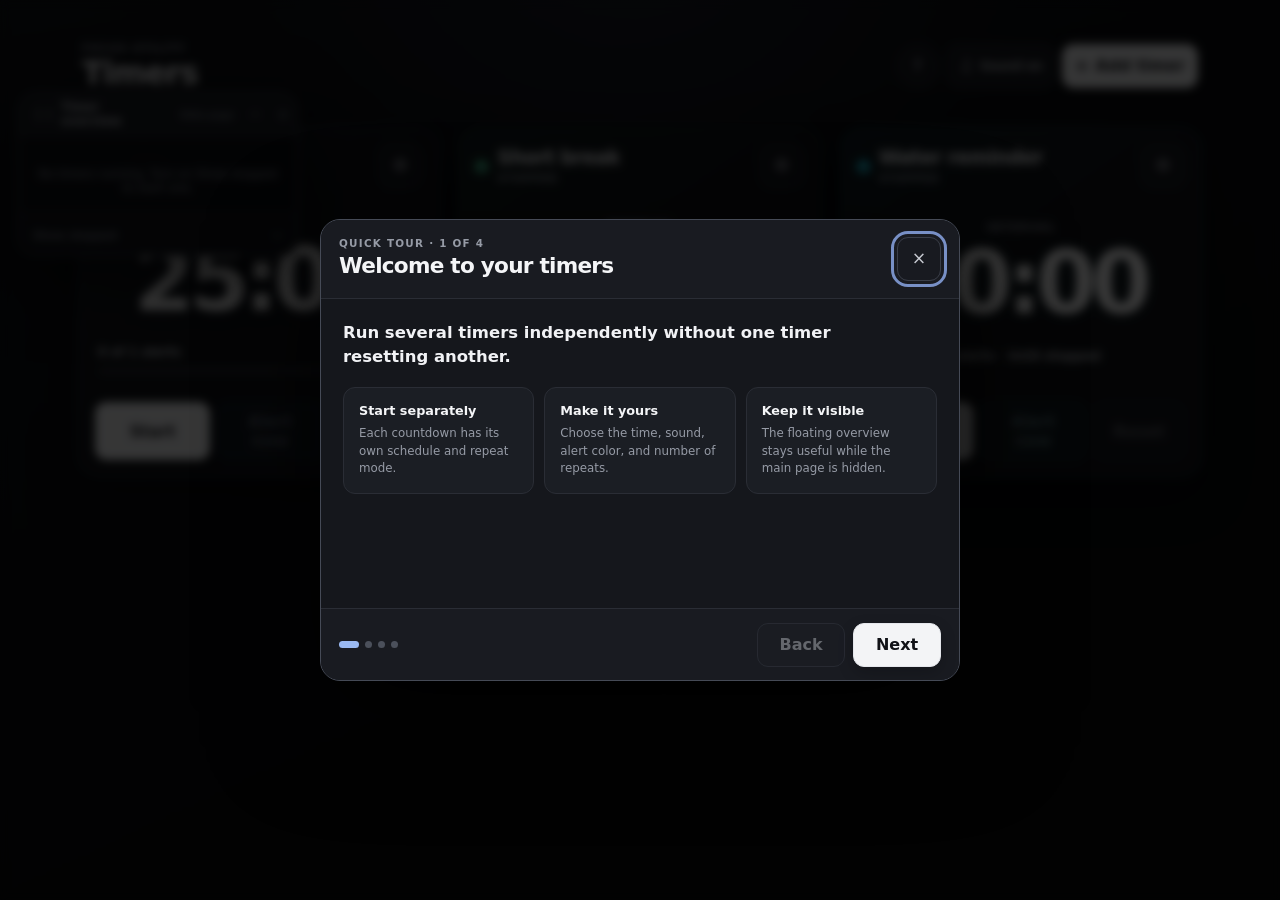
==== commit 88227525: "updated with base template" ====
--- a/index.html
+++ b/index.html
@@ -25,6 +25,15 @@
           </div>
 
           <div class="header-actions">
+            <button
+              id="helpButton"
+              class="header-button help-button"
+              type="button"
+              aria-label="Open timer guide"
+            >
+              <span aria-hidden="true">?</span>
+            </button>
+
             <details id="globalSoundControl" class="sound-menu">
               <summary class="header-button">
                 <span class="header-button__icon" aria-hidden="true">&#9835;</span>
@@ -86,6 +95,93 @@
       </main>
     </div>
 
+    <dialog
+      id="onboardingDialog"
+      class="onboarding-dialog"
+      aria-labelledby="onboardingTitle"
+    >
+      <header class="onboarding-dialog__header">
+        <div>
+          <p id="onboardingStepLabel" class="eyebrow" aria-live="polite">Quick tour · 1 of 4</p>
+          <h2 id="onboardingTitle">Welcome to your timers</h2>
+        </div>
+        <button
+          id="onboardingClose"
+          class="icon-button"
+          type="button"
+          aria-label="Close timer guide"
+        >
+          &times;
+        </button>
+      </header>
+
+      <div class="onboarding-dialog__body">
+        <section class="onboarding-step" data-onboarding-step="0">
+          <p class="onboarding-step__lead">
+            Run several timers independently without one timer resetting another.
+          </p>
+          <div class="onboarding-feature-grid">
+            <article>
+              <strong>Start separately</strong>
+              <span>Each countdown has its own schedule and repeat mode.</span>
+            </article>
+            <article>
+              <strong>Make it yours</strong>
+              <span>Choose the time, sound, alert color, and number of repeats.</span>
+            </article>
+            <article>
+              <strong>Keep it visible</strong>
+              <span>The floating overview stays useful while the main page is hidden.</span>
+            </article>
+          </div>
+        </section>
+
+        <section class="onboarding-step" data-onboarding-step="1" hidden>
+          <p class="onboarding-step__lead">The floating overview is the quickest way to run everything.</p>
+          <ul class="onboarding-list">
+            <li><strong>Click a countdown</strong> to Start, Alert now, or Restart it.</li>
+            <li><strong>Use the small ↻ icon</strong> to stop and reset only that timer.</li>
+            <li><strong>Drag the title bar</strong> to place the overview beside another app.</li>
+            <li><strong>Use − and +</strong> to choose one of three overview sizes.</li>
+          </ul>
+        </section>
+
+        <section class="onboarding-step" data-onboarding-step="2" hidden>
+          <p class="onboarding-step__lead">Useful controls are always one key away.</p>
+          <dl class="shortcut-grid">
+            <div><dt><kbd>Space</kbd></dt><dd>Hide or show the main page</dd></div>
+            <div><dt><kbd>Alt</kbd></dt><dd>Hide or show the overview</dd></div>
+            <div><dt><kbd>1</kbd>–<kbd>9</kbd></dt><dd>Open that timer’s settings</dd></div>
+            <div><dt><kbd>Tab</kbd></dt><dd>Toggle hover controls</dd></div>
+          </dl>
+        </section>
+
+        <section class="onboarding-step" data-onboarding-step="3" hidden>
+          <p class="onboarding-step__lead">Hover controls let you act without clicking.</p>
+          <ul class="onboarding-list">
+            <li>Press <kbd>Tab</kbd>, then rest over a countdown until its bar fills.</li>
+            <li>The reset icon fills more slowly to prevent accidental resets.</li>
+            <li>Move away before the same hover action can activate again.</li>
+            <li>After opening the page, one real click or key press prepares browser sound.</li>
+          </ul>
+          <p class="onboarding-note">You can reopen this guide anytime with the ? button.</p>
+        </section>
+      </div>
+
+      <footer class="onboarding-dialog__footer">
+        <div id="onboardingDots" class="onboarding-dots" aria-label="Guide progress">
+          <span data-onboarding-dot="0" aria-current="step"></span>
+          <span data-onboarding-dot="1"></span>
+          <span data-onboarding-dot="2"></span>
+          <span data-onboarding-dot="3"></span>
+        </div>
+        <div class="onboarding-dialog__actions">
+          <button id="onboardingBack" class="button button--quiet" type="button" disabled>Back</button>
+          <button id="onboardingNext" class="button button--primary" type="button">Next</button>
+        </div>
+      </footer>
+    </dialog>
+
     <aside id="timerHud" class="timer-hud" aria-label="Floating timer overview">
       <header class="timer-hud__dragbar">
         <div
@@ -97,6 +193,7 @@
         >
           <span class="timer-hud__grip" aria-hidden="true">&#8942;&#8942;</span>
           <span>Timer overview</span>
+          <span id="hudDwellStatus" class="timer-hud__dwell-status" hidden>Hover on</span>
         </div>
         <div class="timer-hud__size-controls" role="group" aria-label="Overview size">
           <button
@@ -128,8 +225,8 @@
         <p id="hudAlertKicker" class="hud-alert__kicker">Timer alert</p>
         <h2 id="hudAlertTitle" class="hud-alert__title">Timer ready</h2>
         <p id="alertTrayMessage" class="hud-alert__message" hidden></p>
-        <button id="hudAlertReset" class="button button--hud" type="button" hidden>
-          Reset timer
+        <button id="hudAlertAction" class="button button--hud" type="button" hidden>
+          Restart timer
         </button>
       </section>
 
@@ -293,6 +390,9 @@
                 <span class="select-with-action">
                   <select data-role="sound" aria-label="Alert sound">
                     <option value="glass-ping">Glass Ping</option>
+                    <option value="crystal-chirp">Crystal Chirp</option>
+                    <option value="triple-spark">Triple Spark</option>
+                    <option value="high-beacon">High Beacon</option>
                     <option value="bright-bell">Bright Bell</option>
                     <option value="soft-chime">Soft Chime</option>
                     <option value="double-tap">Low Double Tap</option>
@@ -372,6 +472,15 @@
               <button class="button button--danger" data-role="remove" type="button">
                 Remove timer
               </button>
+              <div class="timer-order-controls" role="group" aria-label="Timer position">
+                <span>Position</span>
+                <button class="mini-button" data-role="move-earlier" type="button">
+                  &uarr; Earlier
+                </button>
+                <button class="mini-button" data-role="move-later" type="button">
+                  &darr; Later
+                </button>
+              </div>
               <button class="button button--primary" data-role="settings-done" type="button">
                 Done
               </button>
--- a/css/styles.css
+++ b/css/styles.css
@@ -168,6 +168,22 @@
   visibility: hidden;
 }
 
+body[data-focus-mode="true"][data-settings-overlay="true"] .app-shell {
+  opacity: 1;
+  visibility: visible;
+}
+
+body[data-focus-mode="true"][data-settings-overlay="true"] .app-sticky,
+body[data-focus-mode="true"][data-settings-overlay="true"] .timer-card-item,
+body[data-focus-mode="true"][data-settings-overlay="true"] .timers-empty {
+  visibility: hidden;
+}
+
+body[data-focus-mode="true"][data-settings-overlay="true"] .timer-settings[open] {
+  pointer-events: auto;
+  visibility: visible;
+}
+
 .app-sticky {
   position: relative;
   z-index: 40;
@@ -283,6 +299,15 @@
   font-size: 1rem;
 }
 
+.help-button {
+  width: 44px;
+  padding: 0;
+  border-radius: 50%;
+  color: var(--muted);
+  font-size: 1rem;
+  font-weight: 850;
+}
+
 .sound-menu {
   position: relative;
 }
@@ -331,7 +356,6 @@
   width: min(var(--hud-width, 280px), calc(100vw - 16px));
   min-width: min(220px, calc(100vw - 16px));
   max-width: calc(100vw - 16px);
-  max-height: min(76dvh, 680px);
   display: flex;
   flex-direction: column;
   overflow: hidden;
@@ -343,6 +367,17 @@
     0 24px 70px rgba(0, 0, 0, 0.58),
     0 0 0 1px rgba(255, 255, 255, 0.025);
   backdrop-filter: blur(18px);
+  opacity: 1;
+  visibility: visible;
+  transition:
+    opacity 150ms ease,
+    visibility 150ms;
+}
+
+body[data-hud-hidden="true"] .timer-hud {
+  pointer-events: none;
+  opacity: 0;
+  visibility: hidden;
 }
 
 .timer-hud[data-size="0"] {
@@ -397,6 +432,31 @@
   color: var(--faint);
   font-size: 1rem;
   letter-spacing: -0.28em;
+}
+
+.timer-hud__dwell-status {
+  margin-left: auto;
+  padding: 3px 5px;
+  border: 1px solid rgba(255, 255, 255, 0.1);
+  border-radius: 999px;
+  background: rgba(255, 255, 255, 0.045);
+  color: #aeb4bf;
+  font-size: 0.48rem;
+  font-weight: 800;
+  letter-spacing: 0.05em;
+  line-height: 1;
+  text-transform: uppercase;
+  white-space: nowrap;
+}
+
+.timer-hud[data-size="0"] .timer-hud__dwell-status {
+  width: 7px;
+  height: 7px;
+  padding: 0;
+  overflow: hidden;
+  border: 0;
+  background: #8e96a3;
+  color: transparent;
 }
 
 .timer-hud__size-controls {
@@ -518,11 +578,10 @@
 
 .timer-hud__list {
   min-height: 0;
-  flex: 1 1 auto;
+  flex: 0 0 auto;
   margin: 0;
   padding: 5px 7px 8px;
-  overflow-y: auto;
-  overscroll-behavior: contain;
+  overflow: visible;
   display: grid;
   grid-auto-rows: max-content;
   align-content: start;
@@ -534,7 +593,7 @@
   position: relative;
   width: 100%;
   min-height: 72px;
-  padding: 9px 10px;
+  padding: 9px 44px 9px 10px;
   display: grid;
   grid-template-columns: minmax(0, 1fr);
   align-items: start;
@@ -544,6 +603,40 @@
   background: transparent;
   color: var(--text);
   text-align: left;
+  overflow: hidden;
+}
+
+.timer-hud__timer::after,
+.timer-hud__reset::after {
+  content: "";
+  position: absolute;
+  pointer-events: none;
+}
+
+.timer-hud__timer::after {
+  right: 0;
+  bottom: 0;
+  left: 0;
+  height: 4px;
+  border-radius: 0 0 9px 9px;
+  background: var(--timer-accent);
+  transform: scaleX(0);
+  transform-origin: left;
+}
+
+.timer-hud[data-dwell-mode="true"] .timer-hud__timer.is-dwelling {
+  border-color: rgba(var(--timer-accent-rgb), 0.42);
+  background: rgba(var(--timer-accent-rgb), 0.08);
+  cursor: progress;
+}
+
+.timer-hud[data-dwell-mode="true"] .timer-hud__timer.is-dwelling::after {
+  animation: hud-dwell-across 950ms linear forwards;
+}
+
+.timer-hud__item {
+  position: relative;
+  min-width: 0;
 }
 
 .timer-hud__timer:hover,
@@ -552,29 +645,63 @@
   background: rgba(var(--timer-accent-rgb), 0.08);
 }
 
-.timer-hud__action {
+.timer-hud__reset {
   position: absolute;
-  top: 9px;
-  right: 9px;
-  padding: 4px 7px;
-  border: 1px solid rgba(var(--timer-accent-rgb), 0.42);
-  border-radius: 999px;
-  background: #171920;
-  color: var(--timer-accent-ink);
-  font-size: 0.61rem;
-  font-weight: 820;
-  letter-spacing: 0.02em;
-  opacity: 0;
-  transform: translateY(2px);
+  top: 8px;
+  right: 8px;
+  width: 30px;
+  height: 30px;
+  padding: 0;
+  border: 1px solid rgba(255, 255, 255, 0.09);
+  border-radius: 7px;
+  background: rgba(255, 255, 255, 0.025);
+  color: #858a94;
+  font-size: 0.94rem;
+  font-weight: 700;
+  line-height: 1;
+  overflow: hidden;
+  opacity: 0.72;
   transition:
     opacity var(--transition-fast),
-    transform var(--transition-fast);
-}
-
-.timer-hud__timer:hover .timer-hud__action,
-.timer-hud__timer:focus-visible .timer-hud__action {
+    border-color var(--transition-fast),
+    background var(--transition-fast),
+    color var(--transition-fast);
+}
+
+.timer-hud__reset::after {
+  inset: 0;
+  background: rgba(255, 255, 255, 0.14);
+  transform: scaleY(0);
+  transform-origin: bottom;
+}
+
+.timer-hud[data-dwell-mode="true"] .timer-hud__reset.is-dwelling {
+  cursor: progress;
   opacity: 1;
-  transform: translateY(0);
+}
+
+.timer-hud[data-dwell-mode="true"] .timer-hud__reset.is-dwelling::after {
+  animation: hud-dwell-up 1450ms linear forwards;
+}
+
+@keyframes hud-dwell-across {
+  to {
+    transform: scaleX(1);
+  }
+}
+
+@keyframes hud-dwell-up {
+  to {
+    transform: scaleY(1);
+  }
+}
+
+.timer-hud__reset:hover,
+.timer-hud__reset:focus-visible {
+  border-color: rgba(255, 255, 255, 0.2);
+  background: rgba(255, 255, 255, 0.07);
+  color: #c0c4cc;
+  opacity: 1;
 }
 
 .timer-hud__identity {
@@ -656,6 +783,15 @@
 
 .timer-hud[data-size="0"] .timer-hud__timer {
   min-height: 66px;
+  padding-right: 40px;
+}
+
+.timer-hud[data-size="0"] .timer-hud__reset {
+  top: 7px;
+  right: 7px;
+  width: 27px;
+  height: 27px;
+  font-size: 0.84rem;
 }
 
 .timer-hud[data-size="0"] .timer-hud__copy strong {
@@ -690,15 +826,22 @@
 
 .timer-hud[data-size="2"] .timer-hud__timer {
   min-height: 82px;
-  padding: 11px 13px;
+  padding: 11px 50px 11px 13px;
+}
+
+.timer-hud[data-size="2"] .timer-hud__reset {
+  top: 10px;
+  right: 10px;
+  width: 34px;
+  height: 34px;
+  font-size: 1.02rem;
 }
 
 .timer-hud[data-size="2"] .timer-hud__copy strong {
   font-size: 1rem;
 }
 
-.timer-hud[data-size="2"] .timer-hud__copy small,
-.timer-hud[data-size="2"] .timer-hud__action {
+.timer-hud[data-size="2"] .timer-hud__copy small {
   font-size: 0.68rem;
 }
 
@@ -1147,6 +1290,213 @@
   line-height: 1;
 }
 
+.onboarding-dialog {
+  width: min(640px, calc(100vw - 24px));
+  max-height: min(760px, calc(100dvh - 24px));
+  margin: auto;
+  padding: 0;
+  overflow: hidden;
+  border: 1px solid #454a56;
+  border-radius: 20px;
+  background: #15171c;
+  color: var(--text);
+  box-shadow: 0 34px 110px rgba(0, 0, 0, 0.78);
+}
+
+.onboarding-dialog:not([open]) {
+  display: none;
+}
+
+.onboarding-dialog::backdrop {
+  background: rgba(0, 0, 0, 0.78);
+  backdrop-filter: blur(5px);
+}
+
+.onboarding-dialog[open] {
+  animation: settings-in 180ms ease-out;
+}
+
+.onboarding-dialog__header {
+  min-height: 78px;
+  padding: 17px 18px;
+  display: flex;
+  align-items: flex-start;
+  justify-content: space-between;
+  gap: 16px;
+  border-bottom: 1px solid var(--border);
+  background: #191b21;
+}
+
+.onboarding-dialog__header h2 {
+  margin-top: 4px;
+  font-size: 1.35rem;
+}
+
+.onboarding-dialog__body {
+  max-height: calc(100dvh - 205px);
+  padding: 22px;
+  overflow-y: auto;
+  overscroll-behavior: contain;
+}
+
+.onboarding-step {
+  min-height: 265px;
+}
+
+.onboarding-step__lead {
+  max-width: 54ch;
+  margin: 0 0 18px;
+  color: #f1f2f5;
+  font-size: 1.03rem;
+  font-weight: 720;
+  line-height: 1.45;
+}
+
+.onboarding-feature-grid {
+  display: grid;
+  grid-template-columns: repeat(3, minmax(0, 1fr));
+  gap: 10px;
+}
+
+.onboarding-feature-grid article {
+  min-width: 0;
+  padding: 15px;
+  display: grid;
+  align-content: start;
+  gap: 7px;
+  border: 1px solid var(--border);
+  border-radius: 12px;
+  background: #1b1e24;
+}
+
+.onboarding-feature-grid strong {
+  font-size: 0.8rem;
+}
+
+.onboarding-feature-grid span,
+.onboarding-list,
+.onboarding-note,
+.shortcut-grid dd {
+  color: var(--muted);
+  font-size: 0.74rem;
+  line-height: 1.5;
+}
+
+.onboarding-list {
+  margin: 0;
+  padding-left: 1.2rem;
+  display: grid;
+  gap: 12px;
+}
+
+.onboarding-list strong {
+  color: var(--text);
+}
+
+.shortcut-grid {
+  margin: 0;
+  display: grid;
+  grid-template-columns: repeat(2, minmax(0, 1fr));
+  gap: 10px;
+}
+
+.shortcut-grid > div {
+  min-width: 0;
+  padding: 13px;
+  display: grid;
+  grid-template-columns: auto minmax(0, 1fr);
+  align-items: center;
+  gap: 12px;
+  border: 1px solid var(--border);
+  border-radius: 11px;
+  background: #1b1e24;
+}
+
+.shortcut-grid dt,
+.shortcut-grid dd {
+  margin: 0;
+}
+
+kbd {
+  min-width: 32px;
+  padding: 5px 7px;
+  display: inline-block;
+  border: 1px solid #555b68;
+  border-bottom-width: 2px;
+  border-radius: 7px;
+  background: #24272e;
+  color: #f4f5f7;
+  font-family: inherit;
+  font-size: 0.7rem;
+  font-weight: 820;
+  line-height: 1;
+  text-align: center;
+}
+
+.onboarding-note {
+  margin: 18px 0 0;
+  padding: 11px 13px;
+  border-left: 3px solid #7196dd;
+  border-radius: 0 9px 9px 0;
+  background: rgba(113, 150, 221, 0.08);
+}
+
+.onboarding-dialog__footer {
+  min-height: 72px;
+  padding: 13px 18px;
+  display: flex;
+  align-items: center;
+  justify-content: space-between;
+  gap: 14px;
+  border-top: 1px solid var(--border);
+  background: #191b21;
+}
+
+.onboarding-dots {
+  display: flex;
+  align-items: center;
+  gap: 6px;
+}
+
+.onboarding-dots span {
+  width: 7px;
+  height: 7px;
+  border-radius: 999px;
+  background: #4b505b;
+  transition:
+    width var(--transition-fast),
+    background var(--transition-fast);
+}
+
+.onboarding-dots span[aria-current="step"] {
+  width: 20px;
+  background: #9ab9f2;
+}
+
+.onboarding-dialog__actions {
+  display: flex;
+  gap: 8px;
+}
+
+.onboarding-dialog__actions .button {
+  min-width: 88px;
+}
+
+@media (max-width: 560px) {
+  .onboarding-dialog__body {
+    padding: 18px;
+  }
+
+  .onboarding-step {
+    min-height: 0;
+  }
+
+  .onboarding-feature-grid,
+  .shortcut-grid {
+    grid-template-columns: 1fr;
+  }
+}
+
 .timer-settings {
   width: min(680px, calc(100vw - 24px));
   max-height: min(820px, calc(100dvh - 24px));
@@ -1436,8 +1786,47 @@
   justify-self: end;
 }
 
+.timer-order-controls {
+  min-width: 0;
+  display: flex;
+  align-items: center;
+  justify-content: center;
+  gap: 6px;
+}
+
+.timer-order-controls > span {
+  color: var(--faint);
+  font-size: 0.65rem;
+  font-weight: 740;
+}
+
+.timer-order-controls .mini-button {
+  min-height: 36px;
+  padding-inline: 9px;
+  white-space: nowrap;
+}
+
 .timer-settings__footer .control-feedback {
   grid-column: 1 / -1;
+}
+
+@media (max-width: 520px) {
+  .timer-settings__footer {
+    grid-template-columns: 1fr 1fr;
+  }
+
+  .timer-order-controls {
+    grid-column: 1 / -1;
+    grid-row: 1;
+  }
+
+  .timer-settings__footer .button--danger {
+    grid-column: 1;
+  }
+
+  .timer-settings__footer .button--primary {
+    grid-column: 2;
+  }
 }
 
 .control-feedback {
@@ -1639,6 +2028,10 @@
     font-size: 0.7rem;
   }
 
+  .help-button {
+    padding: 0;
+  }
+
   .timer-card {
     padding: 13px;
   }
